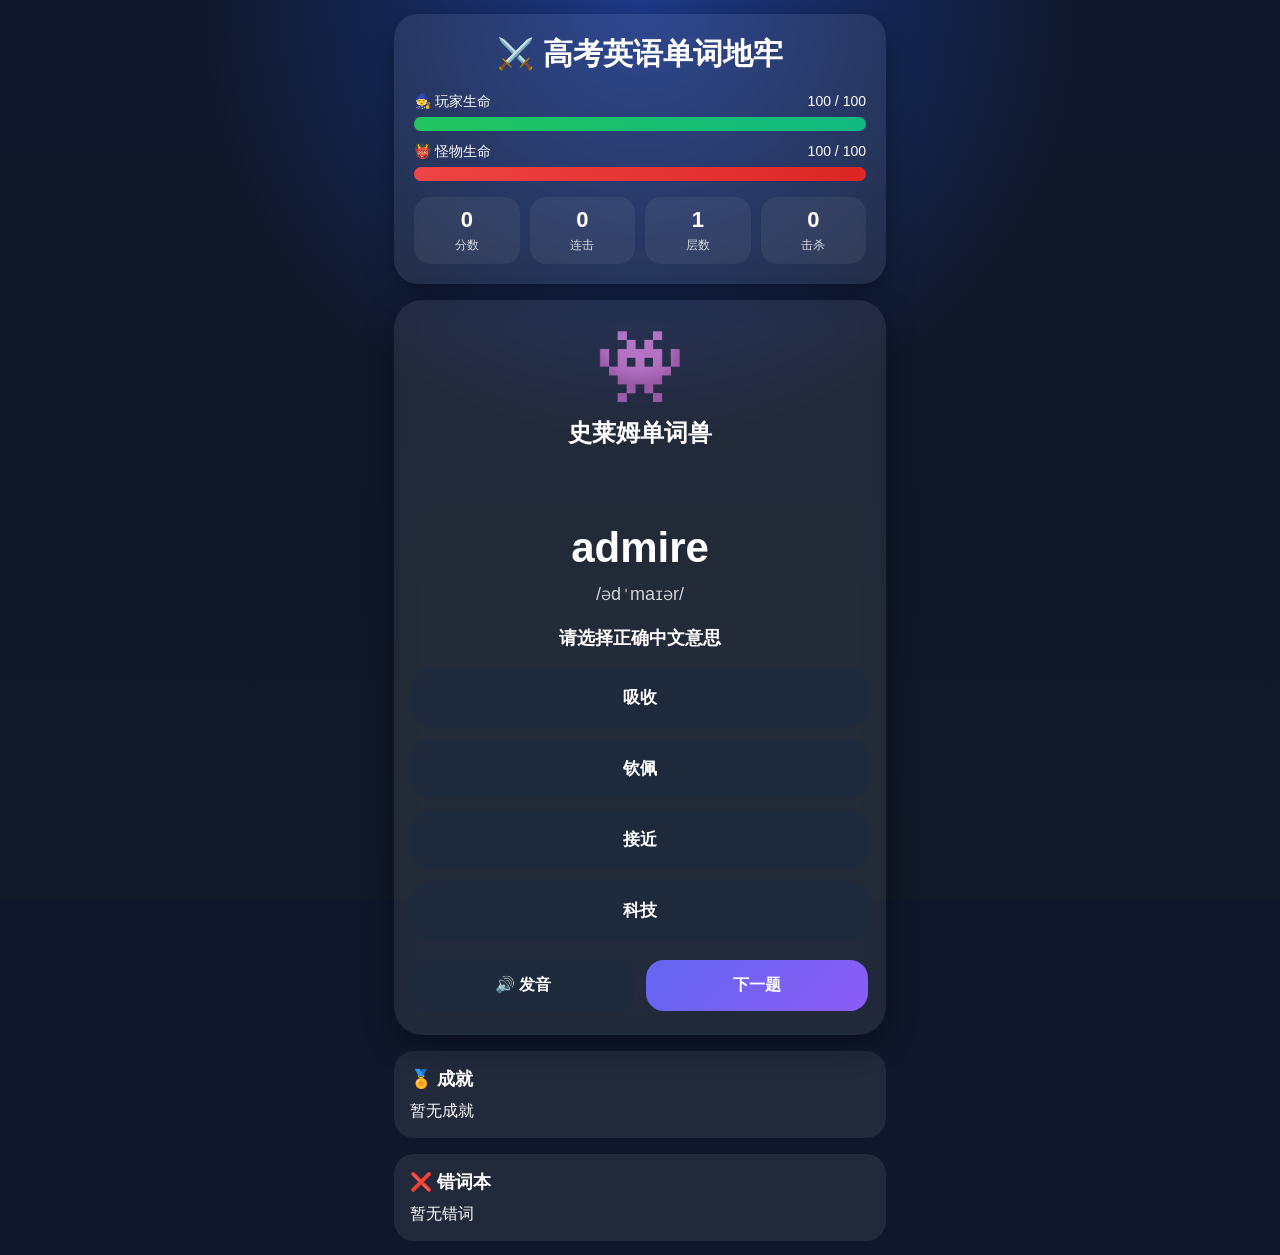
==== index.html @ adbb4325 "Add files via upload" ====
<!DOCTYPE html>
<html lang="zh-CN">
<head>
<meta charset="UTF-8" />
<meta name="viewport" content="width=device-width,initial-scale=1.0,user-scalable=no" />
<title>高考英语单词地牢</title>

<style>

*{
margin:0;
padding:0;
box-sizing:border-box;
-webkit-tap-highlight-color:transparent;
}

body{
font-family:-apple-system,BlinkMacSystemFont,"PingFang SC","Microsoft YaHei",sans-serif;
background:#0f172a;
color:white;
min-height:100vh;
overflow-x:hidden;
}

body::before{
content:"";
position:fixed;
inset:0;
background:
radial-gradient(circle at top,#1e3a8a 0%,transparent 40%),
linear-gradient(#0f172a,#111827);
z-index:-1;
}

.container{
max-width:520px;
margin:auto;
padding:14px;
}

.header{
background:rgba(255,255,255,0.08);
border-radius:24px;
padding:20px;
margin-bottom:16px;
backdrop-filter:blur(10px);
box-shadow:0 10px 30px rgba(0,0,0,0.35);
}

.title{
font-size:30px;
font-weight:900;
text-align:center;
margin-bottom:18px;
}

.hp-box{
margin-bottom:12px;
}

.hp-label{
display:flex;
justify-content:space-between;
margin-bottom:6px;
font-size:14px;
}

.hp-bar{
height:14px;
background:#1e293b;
border-radius:999px;
overflow:hidden;
}

.hp-inner{
height:100%;
background:linear-gradient(90deg,#22c55e,#10b981);
transition:0.3s;
}

.enemy-inner{
background:linear-gradient(90deg,#ef4444,#dc2626);
}

.stats{
display:grid;
grid-template-columns:repeat(4,1fr);
gap:10px;
margin-top:16px;
}

.stat{
background:rgba(255,255,255,0.06);
border-radius:16px;
padding:10px;
text-align:center;
}

.stat-value{
font-size:22px;
font-weight:900;
}

.stat-label{
font-size:12px;
opacity:0.8;
margin-top:4px;
}

.card{
background:rgba(255,255,255,0.08);
border-radius:28px;
padding:24px 18px;
backdrop-filter:blur(10px);
box-shadow:0 10px 30px rgba(0,0,0,0.35);
}

.enemy{
text-align:center;
margin-bottom:20px;
}

.enemy-icon{
font-size:72px;
animation:float 2s infinite ease-in-out;
}

@keyframes float{
0%{transform:translateY(0)}
50%{transform:translateY(-8px)}
100%{transform:translateY(0)}
}

.enemy-name{
font-size:24px;
font-weight:900;
margin-top:8px;
}

.word-box{
text-align:center;
margin-bottom:20px;
}

.word{
font-size:42px;
font-weight:900;
margin-bottom:10px;
}

.phonetic{
font-size:18px;
opacity:0.8;
}

.question{
font-size:18px;
font-weight:700;
text-align:center;
margin-bottom:18px;
}

.options{
display:flex;
flex-direction:column;
gap:12px;
}

.option-btn{
border:none;
border-radius:18px;
padding:16px;
background:#1e293b;
color:white;
font-size:17px;
font-weight:700;
cursor:pointer;
transition:0.2s;
border:2px solid transparent;
}

.option-btn:active{
transform:scale(0.98);
}

.correct{
background:#14532d;
border-color:#22c55e;
}

.wrong{
background:#7f1d1d;
border-color:#ef4444;
}

.controls{
display:flex;
gap:12px;
margin-top:20px;
}

.control-btn{
flex:1;
border:none;
border-radius:18px;
padding:15px;
font-size:16px;
font-weight:800;
cursor:pointer;
}

.primary{
background:linear-gradient(135deg,#6366f1,#8b5cf6);
color:white;
}

.secondary{
background:#1e293b;
color:white;
}

.combo{
text-align:center;
font-size:28px;
font-weight:900;
margin-bottom:15px;
color:#facc15;
min-height:40px;
}

.panel{
margin-top:16px;
background:rgba(255,255,255,0.08);
padding:16px;
border-radius:20px;
}

.panel-title{
font-size:18px;
font-weight:900;
margin-bottom:10px;
}

.badge{
display:inline-block;
padding:8px 12px;
background:#facc15;
color:#111827;
border-radius:999px;
font-weight:800;
margin:5px;
font-size:13px;
}

.damage{
position:fixed;
left:50%;
top:40%;
transform:translateX(-50%);
font-size:52px;
font-weight:900;
pointer-events:none;
animation:damageFloat 1s forwards;
}

@keyframes damageFloat{
0%{
opacity:1;
transform:translate(-50%,0);
}
100%{
opacity:0;
transform:translate(-50%,-80px);
}
}

@media(max-width:480px){

.word{
font-size:34px;
}

.enemy-icon{
font-size:60px;
}

}

</style>
</head>

<body>

<div class="container">

<div class="header">

<div class="title">
⚔️ 高考英语单词地牢
</div>

<div class="hp-box">
<div class="hp-label">
<span>🧙 玩家生命</span>
<span id="playerHpText">100 / 100</span>
</div>

<div class="hp-bar">
<div class="hp-inner" id="playerHp"></div>
</div>
</div>

<div class="hp-box">
<div class="hp-label">
<span>👹 怪物生命</span>
<span id="enemyHpText">100 / 100</span>
</div>

<div class="hp-bar">
<div class="hp-inner enemy-inner" id="enemyHp"></div>
</div>
</div>

<div class="stats">

<div class="stat">
<div class="stat-value" id="score">0</div>
<div class="stat-label">分数</div>
</div>

<div class="stat">
<div class="stat-value" id="combo">0</div>
<div class="stat-label">连击</div>
</div>

<div class="stat">
<div class="stat-value" id="floor">1</div>
<div class="stat-label">层数</div>
</div>

<div class="stat">
<div class="stat-value" id="kills">0</div>
<div class="stat-label">击杀</div>
</div>

</div>

</div>

<div class="card" id="gameArea"></div>

<div class="panel">
<div class="panel-title">🏅 成就</div>
<div id="badges"></div>
</div>

<div class="panel">
<div class="panel-title">❌ 错词本</div>
<div id="wrongWords"></div>
</div>

</div>

<script>

const words = [

{word:"abandon",meaning:"放弃",phonetic:"/əˈbændən/"},
{word:"ability",meaning:"能力",phonetic:"/əˈbɪləti/"},
{word:"absorb",meaning:"吸收",phonetic:"/əbˈzɔːrb/"},
{word:"adapt",meaning:"适应",phonetic:"/əˈdæpt/"},
{word:"admire",meaning:"钦佩",phonetic:"/ədˈmaɪər/"},
{word:"advance",meaning:"进步",phonetic:"/ədˈvæns/"},
{word:"affect",meaning:"影响",phonetic:"/əˈfekt/"},
{word:"ancient",meaning:"古代的",phonetic:"/ˈeɪnʃənt/"},
{word:"approach",meaning:"接近",phonetic:"/əˈprəʊtʃ/"},
{word:"challenge",meaning:"挑战",phonetic:"/ˈtʃælɪndʒ/"},
{word:"combine",meaning:"结合",phonetic:"/kəmˈbaɪn/"},
{word:"complex",meaning:"复杂的",phonetic:"/ˈkɒmpleks/"},
{word:"confident",meaning:"自信的",phonetic:"/ˈkɒnfɪdənt/"},
{word:"creative",meaning:"创造性的",phonetic:"/kriˈeɪtɪv/"},
{word:"efficient",meaning:"高效的",phonetic:"/ɪˈfɪʃənt/"},
{word:"essential",meaning:"必要的",phonetic:"/ɪˈsenʃl/"},
{word:"evidence",meaning:"证据",phonetic:"/ˈevɪdəns/"},
{word:"failure",meaning:"失败",phonetic:"/ˈfeɪljər/"},
{word:"strategy",meaning:"策略",phonetic:"/ˈstrætədʒi/"},
{word:"technology",meaning:"科技",phonetic:"/tekˈnɒlədʒi/"}

];

let player = {
hp:100,
maxHp:100,
score:0,
combo:0,
floor:1,
kills:0
};

let enemy = {
hp:100,
maxHp:100,
name:"史莱姆单词兽",
icon:"👾"
};

let currentWord;

let wrongBook =
JSON.parse(localStorage.getItem("wrongBook") || "[]");

let achievements =
JSON.parse(localStorage.getItem("achievements") || "[]");

const gameArea =
document.getElementById("gameArea");

render();
renderWrongWords();
renderAchievements();

function render(){

updateBars();

currentWord = getWord();

const options =
generateOptions(currentWord);

gameArea.innerHTML = `

<div class="enemy">

<div class="enemy-icon">
${enemy.icon}
</div>

<div class="enemy-name">
${enemy.name}
</div>

</div>

<div class="combo">
${getComboText()}
</div>

<div class="word-box">

<div class="word">
${currentWord.word}
</div>

<div class="phonetic">
${currentWord.phonetic}
</div>

</div>

<div class="question">
请选择正确中文意思
</div>

<div class="options">

${options.map(o=>`

<button class="option-btn"
onclick="answer(this,'${o}')">

${o}

</button>

`).join("")}

</div>

<div class="controls">

<button class="control-btn secondary"
onclick="speakWord()">

🔊 发音

</button>

<button class="control-btn primary"
onclick="nextRound()">

下一题

</button>

</div>

`;

}

function getWord(){

if(
wrongBook.length > 0 &&
Math.random() < 0.35
){

return wrongBook[
Math.floor(Math.random()*wrongBook.length)
];

}

return words[
Math.floor(Math.random()*words.length)
];

}

function generateOptions(correct){

let arr = [correct.meaning];

while(arr.length < 4){

let m =
words[
Math.floor(Math.random()*words.length)
].meaning;

if(!arr.includes(m)){
arr.push(m);
}

}

return shuffle(arr);

}

function answer(btn,text){

const correct = currentWord.meaning;

const buttons =
document.querySelectorAll(".option-btn");

buttons.forEach(b=>b.disabled = true);

if(text === correct){

btn.classList.add("correct");

player.combo++;

let damage =
15 + player.combo * 2;

enemy.hp -= damage;

player.score += damage;

showDamage(
"-" + damage,
"#22c55e"
);

if(player.combo >= 5){
unlockAchievement("连击达人");
}

playVibrate([40]);

}else{

btn.classList.add("wrong");

buttons.forEach(b=>{

if(b.innerText === correct){

b.classList.add("correct");

}

});

player.combo = 0;

player.hp -= 15;

showDamage("-15","#ef4444");

if(
!wrongBook.find(
w=>w.word === currentWord.word
)
){

wrongBook.push(currentWord);

localStorage.setItem(
"wrongBook",
JSON.stringify(wrongBook)
);

}

renderWrongWords();

playVibrate([100,50,100]);

}

if(enemy.hp <= 0){
killEnemy();
}

if(player.hp <= 0){
gameOver();
}

updateBars();
updateStats();

}

function nextRound(){
render();
}

function killEnemy(){

player.kills++;
player.floor++;

enemy.maxHp += 20;
enemy.hp = enemy.maxHp;

const monsters = [

{name:"单词恶龙",icon:"🐉"},
{name:"语法幽灵",icon:"👻"},
{name:"阅读魔像",icon:"🗿"},
{name:"完形骑士",icon:"⚔️"},
{name:"高考Boss",icon:"🔥"}

];

enemy = {

...monsters[
Math.floor(Math.random()*monsters.length)
],

hp:enemy.maxHp,
maxHp:enemy.maxHp

};

player.hp =
Math.min(
player.maxHp,
player.hp + 20
);

if(player.floor >= 10){
unlockAchievement("地牢征服者");
}

render();

}

function gameOver(){

gameArea.innerHTML = `

<div style="text-align:center">

<div style="font-size:80px;margin-bottom:15px">
💀
</div>

<h1 style="margin-bottom:15px">
挑战结束
</h1>

<p style="margin-bottom:10px">
到达第 ${player.floor} 层
</p>

<p style="margin-bottom:10px">
总分：${player.score}
</p>

<p style="margin-bottom:20px">
击败怪物：${player.kills}
</p>

<button class="control-btn primary"
onclick="restart()">

重新开始

</button>

</div>

`;

}

function restart(){

player = {
hp:100,
maxHp:100,
score:0,
combo:0,
floor:1,
kills:0
};

enemy = {
hp:100,
maxHp:100,
name:"史莱姆单词兽",
icon:"👾"
};

render();
updateStats();

}

function updateBars(){

const php =
(player.hp/player.maxHp)*100;

const ehp =
(enemy.hp/enemy.maxHp)*100;

document.getElementById("playerHp")
.style.width = php + "%";

document.getElementById("enemyHp")
.style.width = ehp + "%";

document.getElementById("playerHpText")
.innerText =
`${player.hp} / ${player.maxHp}`;

document.getElementById("enemyHpText")
.innerText =
`${enemy.hp} / ${enemy.maxHp}`;

}

function updateStats(){

document.getElementById("score")
.innerText = player.score;

document.getElementById("combo")
.innerText = player.combo;

document.getElementById("floor")
.innerText = player.floor;

document.getElementById("kills")
.innerText = player.kills;

}

function shuffle(arr){

for(let i=arr.length-1;i>0;i--){

const j =
Math.floor(Math.random()*(i+1));

[arr[i],arr[j]] =
[arr[j],arr[i]];

}

return arr;

}

function speakWord(){

const utter =
new SpeechSynthesisUtterance(
currentWord.word
);

utter.lang = "en-US";

speechSynthesis.speak(utter);

}

function showDamage(text,color){

const div =
document.createElement("div");

div.className = "damage";

div.style.color = color;

div.innerText = text;

document.body.appendChild(div);

setTimeout(()=>{
div.remove();
},1000);

}

function renderWrongWords(){

const box =
document.getElementById("wrongWords");

if(wrongBook.length === 0){

box.innerHTML = "暂无错词";

return;

}

box.innerHTML =
wrongBook.map(w=>`

<div class="badge">

${w.word}

</div>

`).join("");

}

function unlockAchievement(name){

if(!achievements.includes(name)){

achievements.push(name);

localStorage.setItem(
"achievements",
JSON.stringify(achievements)
);

renderAchievements();

}

}

function renderAchievements(){

const box =
document.getElementById("badges");

if(achievements.length === 0){

box.innerHTML = "暂无成就";

return;

}

box.innerHTML =
achievements.map(a=>`

<div class="badge">

🏆 ${a}

</div>

`).join("");

}

function getComboText(){

if(player.combo >= 20){
return "⚡ GODLIKE ⚡";
}

if(player.combo >= 10){
return "🔥 AMAZING 🔥";
}

if(player.combo >= 5){
return "💥 GREAT 💥";
}

if(player.combo >= 3){
return "✨ NICE ✨";
}

return "";

}

function playVibrate(pattern){

if(navigator.vibrate){
navigator.vibrate(pattern);
}

}

updateStats();

</script>

</body>
</html>
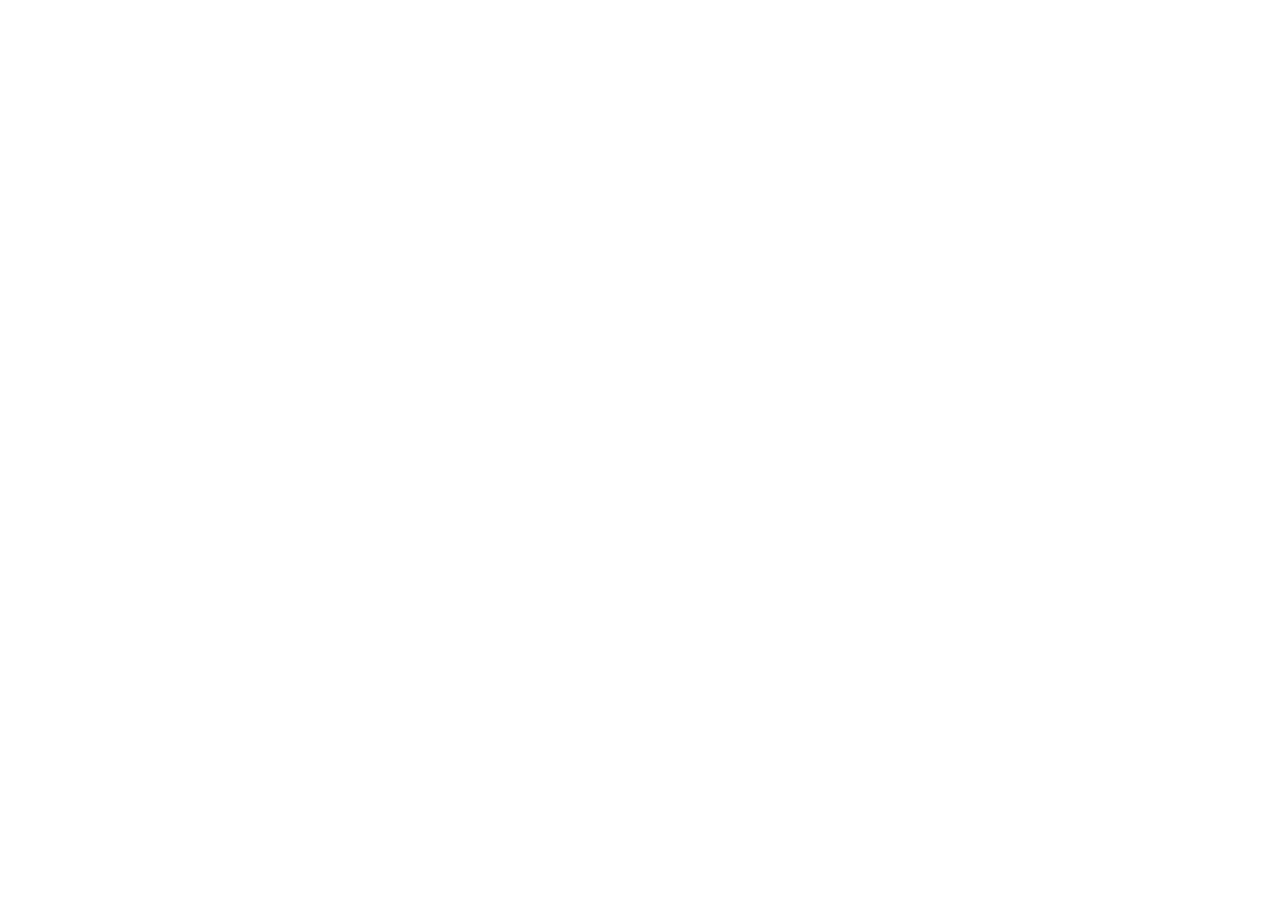
==== commit bfd865b4: "Add initial HTML structure for the game" ====
--- a/index.html
+++ b/index.html
@@ -1,930 +1,25 @@
 <!DOCTYPE html>
 <html lang="zh-CN">
 <head>
+
 <meta charset="UTF-8" />
-<meta name="viewport" content="width=device-width,initial-scale=1.0,user-scalable=no" />
+
+<meta name="viewport"
+content="width=device-width,initial-scale=1.0,user-scalable=no" />
+
 <title>高考英语单词地牢</title>
 
-<style>
+<link rel="stylesheet" href="style.css" />
 
-*{
-margin:0;
-padding:0;
-box-sizing:border-box;
--webkit-tap-highlight-color:transparent;
-}
-
-body{
-font-family:-apple-system,BlinkMacSystemFont,"PingFang SC","Microsoft YaHei",sans-serif;
-background:#0f172a;
-color:white;
-min-height:100vh;
-overflow-x:hidden;
-}
-
-body::before{
-content:"";
-position:fixed;
-inset:0;
-background:
-radial-gradient(circle at top,#1e3a8a 0%,transparent 40%),
-linear-gradient(#0f172a,#111827);
-z-index:-1;
-}
-
-.container{
-max-width:520px;
-margin:auto;
-padding:14px;
-}
-
-.header{
-background:rgba(255,255,255,0.08);
-border-radius:24px;
-padding:20px;
-margin-bottom:16px;
-backdrop-filter:blur(10px);
-box-shadow:0 10px 30px rgba(0,0,0,0.35);
-}
-
-.title{
-font-size:30px;
-font-weight:900;
-text-align:center;
-margin-bottom:18px;
-}
-
-.hp-box{
-margin-bottom:12px;
-}
-
-.hp-label{
-display:flex;
-justify-content:space-between;
-margin-bottom:6px;
-font-size:14px;
-}
-
-.hp-bar{
-height:14px;
-background:#1e293b;
-border-radius:999px;
-overflow:hidden;
-}
-
-.hp-inner{
-height:100%;
-background:linear-gradient(90deg,#22c55e,#10b981);
-transition:0.3s;
-}
-
-.enemy-inner{
-background:linear-gradient(90deg,#ef4444,#dc2626);
-}
-
-.stats{
-display:grid;
-grid-template-columns:repeat(4,1fr);
-gap:10px;
-margin-top:16px;
-}
-
-.stat{
-background:rgba(255,255,255,0.06);
-border-radius:16px;
-padding:10px;
-text-align:center;
-}
-
-.stat-value{
-font-size:22px;
-font-weight:900;
-}
-
-.stat-label{
-font-size:12px;
-opacity:0.8;
-margin-top:4px;
-}
-
-.card{
-background:rgba(255,255,255,0.08);
-border-radius:28px;
-padding:24px 18px;
-backdrop-filter:blur(10px);
-box-shadow:0 10px 30px rgba(0,0,0,0.35);
-}
-
-.enemy{
-text-align:center;
-margin-bottom:20px;
-}
-
-.enemy-icon{
-font-size:72px;
-animation:float 2s infinite ease-in-out;
-}
-
-@keyframes float{
-0%{transform:translateY(0)}
-50%{transform:translateY(-8px)}
-100%{transform:translateY(0)}
-}
-
-.enemy-name{
-font-size:24px;
-font-weight:900;
-margin-top:8px;
-}
-
-.word-box{
-text-align:center;
-margin-bottom:20px;
-}
-
-.word{
-font-size:42px;
-font-weight:900;
-margin-bottom:10px;
-}
-
-.phonetic{
-font-size:18px;
-opacity:0.8;
-}
-
-.question{
-font-size:18px;
-font-weight:700;
-text-align:center;
-margin-bottom:18px;
-}
-
-.options{
-display:flex;
-flex-direction:column;
-gap:12px;
-}
-
-.option-btn{
-border:none;
-border-radius:18px;
-padding:16px;
-background:#1e293b;
-color:white;
-font-size:17px;
-font-weight:700;
-cursor:pointer;
-transition:0.2s;
-border:2px solid transparent;
-}
-
-.option-btn:active{
-transform:scale(0.98);
-}
-
-.correct{
-background:#14532d;
-border-color:#22c55e;
-}
-
-.wrong{
-background:#7f1d1d;
-border-color:#ef4444;
-}
-
-.controls{
-display:flex;
-gap:12px;
-margin-top:20px;
-}
-
-.control-btn{
-flex:1;
-border:none;
-border-radius:18px;
-padding:15px;
-font-size:16px;
-font-weight:800;
-cursor:pointer;
-}
-
-.primary{
-background:linear-gradient(135deg,#6366f1,#8b5cf6);
-color:white;
-}
-
-.secondary{
-background:#1e293b;
-color:white;
-}
-
-.combo{
-text-align:center;
-font-size:28px;
-font-weight:900;
-margin-bottom:15px;
-color:#facc15;
-min-height:40px;
-}
-
-.panel{
-margin-top:16px;
-background:rgba(255,255,255,0.08);
-padding:16px;
-border-radius:20px;
-}
-
-.panel-title{
-font-size:18px;
-font-weight:900;
-margin-bottom:10px;
-}
-
-.badge{
-display:inline-block;
-padding:8px 12px;
-background:#facc15;
-color:#111827;
-border-radius:999px;
-font-weight:800;
-margin:5px;
-font-size:13px;
-}
-
-.damage{
-position:fixed;
-left:50%;
-top:40%;
-transform:translateX(-50%);
-font-size:52px;
-font-weight:900;
-pointer-events:none;
-animation:damageFloat 1s forwards;
-}
-
-@keyframes damageFloat{
-0%{
-opacity:1;
-transform:translate(-50%,0);
-}
-100%{
-opacity:0;
-transform:translate(-50%,-80px);
-}
-}
-
-@media(max-width:480px){
-
-.word{
-font-size:34px;
-}
-
-.enemy-icon{
-font-size:60px;
-}
-
-}
-
-</style>
 </head>
 
 <body>
 
-<div class="container">
+<div id="game"></div>
 
-<div class="header">
+<script src="https://cdn.jsdelivr.net/npm/phaser@3/dist/phaser.js"></script>
 
-<div class="title">
-⚔️ 高考英语单词地牢
-</div>
-
-<div class="hp-box">
-<div class="hp-label">
-<span>🧙 玩家生命</span>
-<span id="playerHpText">100 / 100</span>
-</div>
-
-<div class="hp-bar">
-<div class="hp-inner" id="playerHp"></div>
-</div>
-</div>
-
-<div class="hp-box">
-<div class="hp-label">
-<span>👹 怪物生命</span>
-<span id="enemyHpText">100 / 100</span>
-</div>
-
-<div class="hp-bar">
-<div class="hp-inner enemy-inner" id="enemyHp"></div>
-</div>
-</div>
-
-<div class="stats">
-
-<div class="stat">
-<div class="stat-value" id="score">0</div>
-<div class="stat-label">分数</div>
-</div>
-
-<div class="stat">
-<div class="stat-value" id="combo">0</div>
-<div class="stat-label">连击</div>
-</div>
-
-<div class="stat">
-<div class="stat-value" id="floor">1</div>
-<div class="stat-label">层数</div>
-</div>
-
-<div class="stat">
-<div class="stat-value" id="kills">0</div>
-<div class="stat-label">击杀</div>
-</div>
-
-</div>
-
-</div>
-
-<div class="card" id="gameArea"></div>
-
-<div class="panel">
-<div class="panel-title">🏅 成就</div>
-<div id="badges"></div>
-</div>
-
-<div class="panel">
-<div class="panel-title">❌ 错词本</div>
-<div id="wrongWords"></div>
-</div>
-
-</div>
-
-<script>
-
-const words = [
-
-{word:"abandon",meaning:"放弃",phonetic:"/əˈbændən/"},
-{word:"ability",meaning:"能力",phonetic:"/əˈbɪləti/"},
-{word:"absorb",meaning:"吸收",phonetic:"/əbˈzɔːrb/"},
-{word:"adapt",meaning:"适应",phonetic:"/əˈdæpt/"},
-{word:"admire",meaning:"钦佩",phonetic:"/ədˈmaɪər/"},
-{word:"advance",meaning:"进步",phonetic:"/ədˈvæns/"},
-{word:"affect",meaning:"影响",phonetic:"/əˈfekt/"},
-{word:"ancient",meaning:"古代的",phonetic:"/ˈeɪnʃənt/"},
-{word:"approach",meaning:"接近",phonetic:"/əˈprəʊtʃ/"},
-{word:"challenge",meaning:"挑战",phonetic:"/ˈtʃælɪndʒ/"},
-{word:"combine",meaning:"结合",phonetic:"/kəmˈbaɪn/"},
-{word:"complex",meaning:"复杂的",phonetic:"/ˈkɒmpleks/"},
-{word:"confident",meaning:"自信的",phonetic:"/ˈkɒnfɪdənt/"},
-{word:"creative",meaning:"创造性的",phonetic:"/kriˈeɪtɪv/"},
-{word:"efficient",meaning:"高效的",phonetic:"/ɪˈfɪʃənt/"},
-{word:"essential",meaning:"必要的",phonetic:"/ɪˈsenʃl/"},
-{word:"evidence",meaning:"证据",phonetic:"/ˈevɪdəns/"},
-{word:"failure",meaning:"失败",phonetic:"/ˈfeɪljər/"},
-{word:"strategy",meaning:"策略",phonetic:"/ˈstrætədʒi/"},
-{word:"technology",meaning:"科技",phonetic:"/tekˈnɒlədʒi/"}
-
-];
-
-let player = {
-hp:100,
-maxHp:100,
-score:0,
-combo:0,
-floor:1,
-kills:0
-};
-
-let enemy = {
-hp:100,
-maxHp:100,
-name:"史莱姆单词兽",
-icon:"👾"
-};
-
-let currentWord;
-
-let wrongBook =
-JSON.parse(localStorage.getItem("wrongBook") || "[]");
-
-let achievements =
-JSON.parse(localStorage.getItem("achievements") || "[]");
-
-const gameArea =
-document.getElementById("gameArea");
-
-render();
-renderWrongWords();
-renderAchievements();
-
-function render(){
-
-updateBars();
-
-currentWord = getWord();
-
-const options =
-generateOptions(currentWord);
-
-gameArea.innerHTML = `
-
-<div class="enemy">
-
-<div class="enemy-icon">
-${enemy.icon}
-</div>
-
-<div class="enemy-name">
-${enemy.name}
-</div>
-
-</div>
-
-<div class="combo">
-${getComboText()}
-</div>
-
-<div class="word-box">
-
-<div class="word">
-${currentWord.word}
-</div>
-
-<div class="phonetic">
-${currentWord.phonetic}
-</div>
-
-</div>
-
-<div class="question">
-请选择正确中文意思
-</div>
-
-<div class="options">
-
-${options.map(o=>`
-
-<button class="option-btn"
-onclick="answer(this,'${o}')">
-
-${o}
-
-</button>
-
-`).join("")}
-
-</div>
-
-<div class="controls">
-
-<button class="control-btn secondary"
-onclick="speakWord()">
-
-🔊 发音
-
-</button>
-
-<button class="control-btn primary"
-onclick="nextRound()">
-
-下一题
-
-</button>
-
-</div>
-
-`;
-
-}
-
-function getWord(){
-
-if(
-wrongBook.length > 0 &&
-Math.random() < 0.35
-){
-
-return wrongBook[
-Math.floor(Math.random()*wrongBook.length)
-];
-
-}
-
-return words[
-Math.floor(Math.random()*words.length)
-];
-
-}
-
-function generateOptions(correct){
-
-let arr = [correct.meaning];
-
-while(arr.length < 4){
-
-let m =
-words[
-Math.floor(Math.random()*words.length)
-].meaning;
-
-if(!arr.includes(m)){
-arr.push(m);
-}
-
-}
-
-return shuffle(arr);
-
-}
-
-function answer(btn,text){
-
-const correct = currentWord.meaning;
-
-const buttons =
-document.querySelectorAll(".option-btn");
-
-buttons.forEach(b=>b.disabled = true);
-
-if(text === correct){
-
-btn.classList.add("correct");
-
-player.combo++;
-
-let damage =
-15 + player.combo * 2;
-
-enemy.hp -= damage;
-
-player.score += damage;
-
-showDamage(
-"-" + damage,
-"#22c55e"
-);
-
-if(player.combo >= 5){
-unlockAchievement("连击达人");
-}
-
-playVibrate([40]);
-
-}else{
-
-btn.classList.add("wrong");
-
-buttons.forEach(b=>{
-
-if(b.innerText === correct){
-
-b.classList.add("correct");
-
-}
-
-});
-
-player.combo = 0;
-
-player.hp -= 15;
-
-showDamage("-15","#ef4444");
-
-if(
-!wrongBook.find(
-w=>w.word === currentWord.word
-)
-){
-
-wrongBook.push(currentWord);
-
-localStorage.setItem(
-"wrongBook",
-JSON.stringify(wrongBook)
-);
-
-}
-
-renderWrongWords();
-
-playVibrate([100,50,100]);
-
-}
-
-if(enemy.hp <= 0){
-killEnemy();
-}
-
-if(player.hp <= 0){
-gameOver();
-}
-
-updateBars();
-updateStats();
-
-}
-
-function nextRound(){
-render();
-}
-
-function killEnemy(){
-
-player.kills++;
-player.floor++;
-
-enemy.maxHp += 20;
-enemy.hp = enemy.maxHp;
-
-const monsters = [
-
-{name:"单词恶龙",icon:"🐉"},
-{name:"语法幽灵",icon:"👻"},
-{name:"阅读魔像",icon:"🗿"},
-{name:"完形骑士",icon:"⚔️"},
-{name:"高考Boss",icon:"🔥"}
-
-];
-
-enemy = {
-
-...monsters[
-Math.floor(Math.random()*monsters.length)
-],
-
-hp:enemy.maxHp,
-maxHp:enemy.maxHp
-
-};
-
-player.hp =
-Math.min(
-player.maxHp,
-player.hp + 20
-);
-
-if(player.floor >= 10){
-unlockAchievement("地牢征服者");
-}
-
-render();
-
-}
-
-function gameOver(){
-
-gameArea.innerHTML = `
-
-<div style="text-align:center">
-
-<div style="font-size:80px;margin-bottom:15px">
-💀
-</div>
-
-<h1 style="margin-bottom:15px">
-挑战结束
-</h1>
-
-<p style="margin-bottom:10px">
-到达第 ${player.floor} 层
-</p>
-
-<p style="margin-bottom:10px">
-总分：${player.score}
-</p>
-
-<p style="margin-bottom:20px">
-击败怪物：${player.kills}
-</p>
-
-<button class="control-btn primary"
-onclick="restart()">
-
-重新开始
-
-</button>
-
-</div>
-
-`;
-
-}
-
-function restart(){
-
-player = {
-hp:100,
-maxHp:100,
-score:0,
-combo:0,
-floor:1,
-kills:0
-};
-
-enemy = {
-hp:100,
-maxHp:100,
-name:"史莱姆单词兽",
-icon:"👾"
-};
-
-render();
-updateStats();
-
-}
-
-function updateBars(){
-
-const php =
-(player.hp/player.maxHp)*100;
-
-const ehp =
-(enemy.hp/enemy.maxHp)*100;
-
-document.getElementById("playerHp")
-.style.width = php + "%";
-
-document.getElementById("enemyHp")
-.style.width = ehp + "%";
-
-document.getElementById("playerHpText")
-.innerText =
-`${player.hp} / ${player.maxHp}`;
-
-document.getElementById("enemyHpText")
-.innerText =
-`${enemy.hp} / ${enemy.maxHp}`;
-
-}
-
-function updateStats(){
-
-document.getElementById("score")
-.innerText = player.score;
-
-document.getElementById("combo")
-.innerText = player.combo;
-
-document.getElementById("floor")
-.innerText = player.floor;
-
-document.getElementById("kills")
-.innerText = player.kills;
-
-}
-
-function shuffle(arr){
-
-for(let i=arr.length-1;i>0;i--){
-
-const j =
-Math.floor(Math.random()*(i+1));
-
-[arr[i],arr[j]] =
-[arr[j],arr[i]];
-
-}
-
-return arr;
-
-}
-
-function speakWord(){
-
-const utter =
-new SpeechSynthesisUtterance(
-currentWord.word
-);
-
-utter.lang = "en-US";
-
-speechSynthesis.speak(utter);
-
-}
-
-function showDamage(text,color){
-
-const div =
-document.createElement("div");
-
-div.className = "damage";
-
-div.style.color = color;
-
-div.innerText = text;
-
-document.body.appendChild(div);
-
-setTimeout(()=>{
-div.remove();
-},1000);
-
-}
-
-function renderWrongWords(){
-
-const box =
-document.getElementById("wrongWords");
-
-if(wrongBook.length === 0){
-
-box.innerHTML = "暂无错词";
-
-return;
-
-}
-
-box.innerHTML =
-wrongBook.map(w=>`
-
-<div class="badge">
-
-${w.word}
-
-</div>
-
-`).join("");
-
-}
-
-function unlockAchievement(name){
-
-if(!achievements.includes(name)){
-
-achievements.push(name);
-
-localStorage.setItem(
-"achievements",
-JSON.stringify(achievements)
-);
-
-renderAchievements();
-
-}
-
-}
-
-function renderAchievements(){
-
-const box =
-document.getElementById("badges");
-
-if(achievements.length === 0){
-
-box.innerHTML = "暂无成就";
-
-return;
-
-}
-
-box.innerHTML =
-achievements.map(a=>`
-
-<div class="badge">
-
-🏆 ${a}
-
-</div>
-
-`).join("");
-
-}
-
-function getComboText(){
-
-if(player.combo >= 20){
-return "⚡ GODLIKE ⚡";
-}
-
-if(player.combo >= 10){
-return "🔥 AMAZING 🔥";
-}
-
-if(player.combo >= 5){
-return "💥 GREAT 💥";
-}
-
-if(player.combo >= 3){
-return "✨ NICE ✨";
-}
-
-return "";
-
-}
-
-function playVibrate(pattern){
-
-if(navigator.vibrate){
-navigator.vibrate(pattern);
-}
-
-}
-
-updateStats();
-
-</script>
+<script src="game.js"></script>
 
 </body>
-</html>+</html>
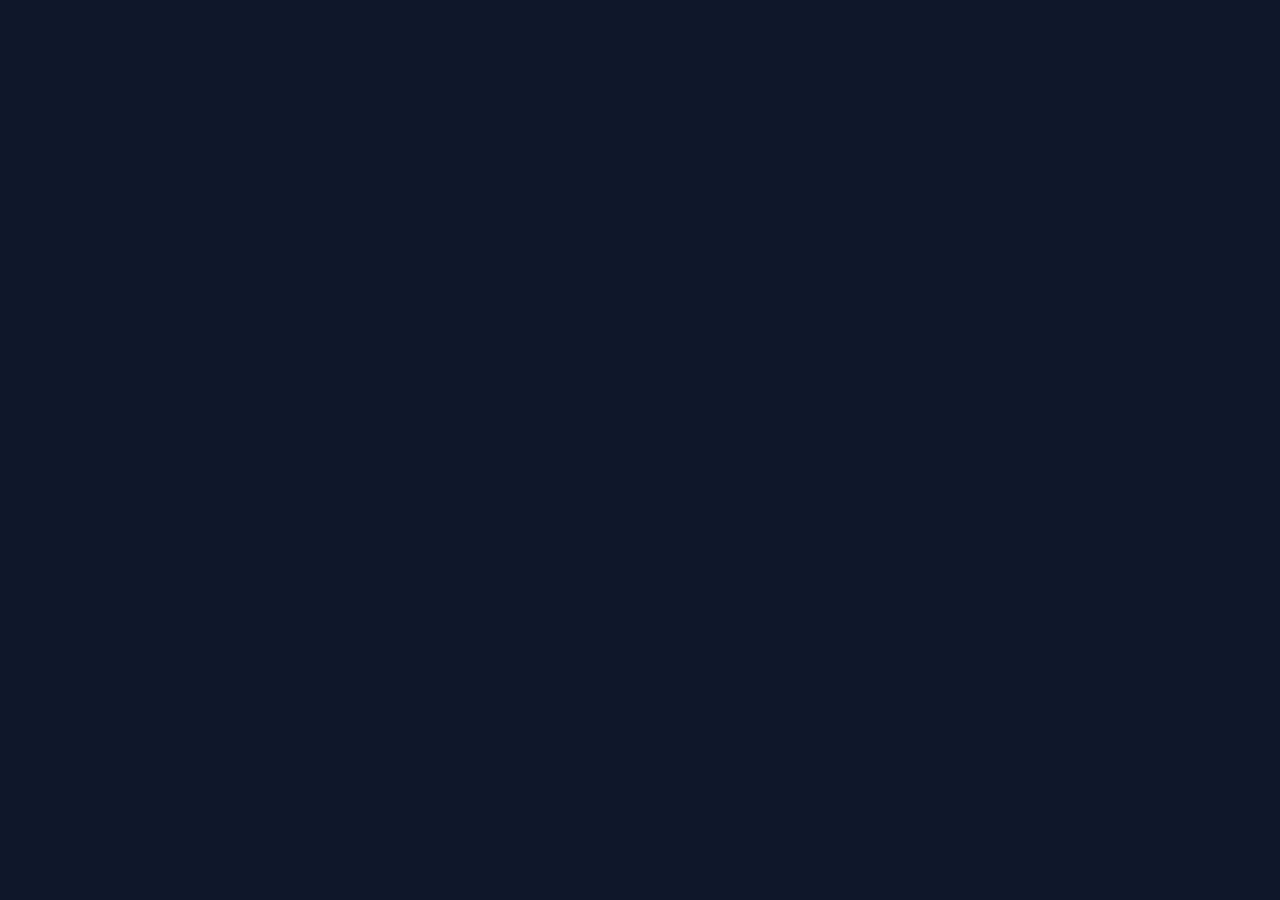
==== commit 9ea3ac6c: "Update index.html" ====
--- a/index.html
+++ b/index.html
@@ -1,25 +1,16 @@
 <!DOCTYPE html>
 <html lang="zh-CN">
 <head>
-
-<meta charset="UTF-8" />
-
-<meta name="viewport"
-content="width=device-width,initial-scale=1.0,user-scalable=no" />
-
+<meta charset="UTF-8">
+<meta name="viewport" content="width=device-width,initial-scale=1.0,user-scalable=no,viewport-fit=cover">
 <title>高考英语单词地牢</title>
-
-<link rel="stylesheet" href="style.css" />
-
+<link rel="stylesheet" href="style.css">
 </head>
-
 <body>
-
 <div id="game"></div>
 
-<script src="https://cdn.jsdelivr.net/npm/phaser@3/dist/phaser.js"></script>
-
+<!-- 本地 Phaser -->
+<script src="assets/phaser.min.js"></script>
 <script src="game.js"></script>
-
 </body>
 </html>
--- a/style.css
+++ b/style.css
@@ -0,0 +1,16 @@
+html,
+body{
+
+margin:0;
+padding:0;
+overflow:hidden;
+background:#0f172a;
+
+}
+
+#game{
+
+width:100vw;
+height:100vh;
+
+}
